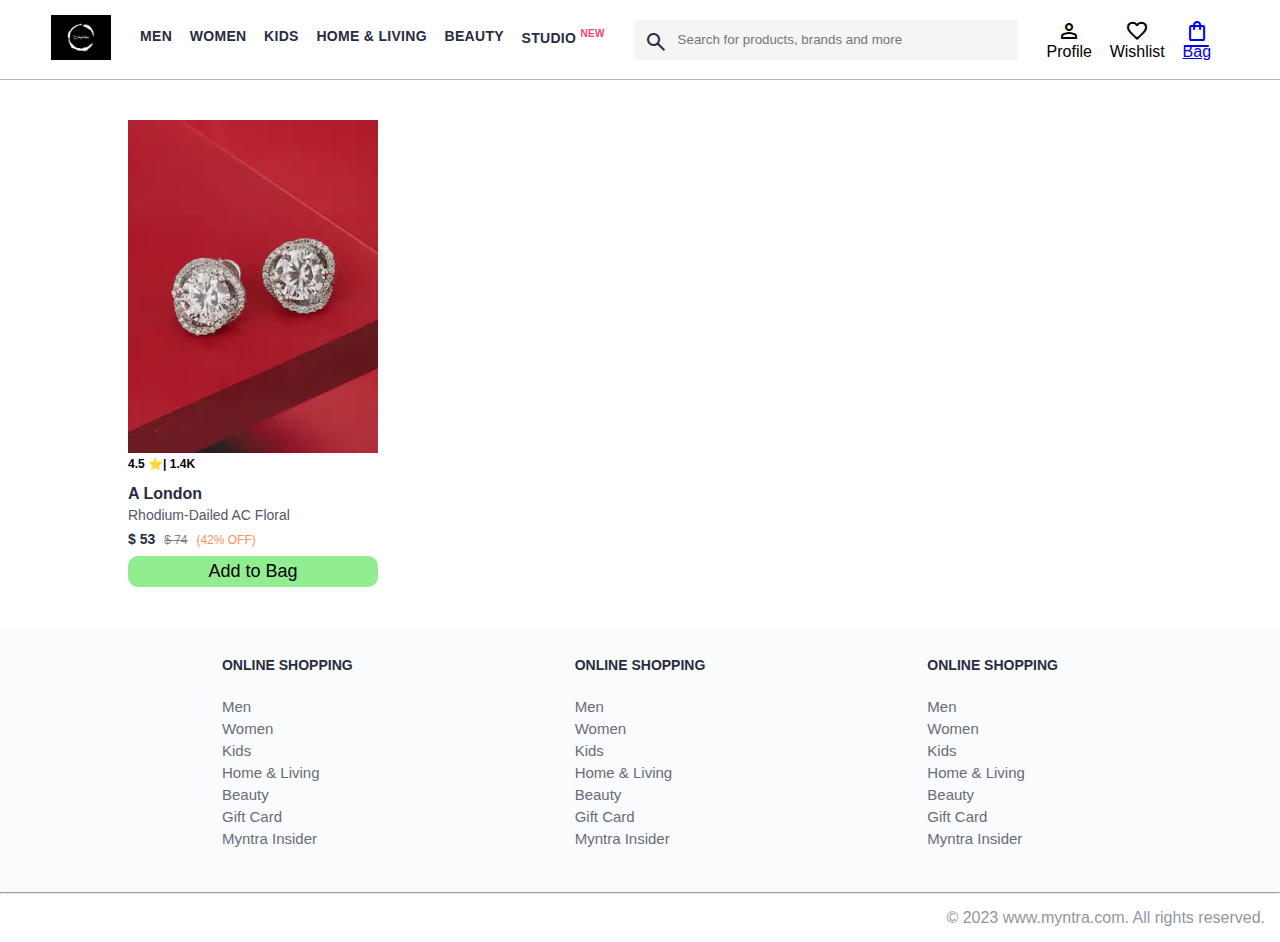
==== index.html @ 4d43ef24 "first commit" ====
<!DOCTYPE html>
<html lang="en">
  <head>
    <title>buyOnline</title>
    <link rel="stylesheet" href="css/index.css" />
    <link
      rel="stylesheet"
      href="https://fonts.googleapis.com/css2?family=Material+Symbols+Outlined:opsz,wght,FILL,GRAD@20..48,100..700,0..1,-50..200"
    />
  </head>
  <body>
    <header>
      <div class="logo_container">
        <a href="#"
          ><img class="myntra_home" src="images/logo.png" alt="Myntra Home"
        /></a>
      </div>
      <nav class="nav_bar">
        <a href="#">Men</a>
        <a href="#">Women</a>
        <a href="#">Kids</a>
        <a href="#">Home & Living</a>
        <a href="#">Beauty</a>
        <a href="#">Studio <sup>New</sup></a>
      </nav>
      <div class="search_bar">
        <span class="material-symbols-outlined search_icon">search</span>
        <input
          class="search_input"
          placeholder="Search for products, brands and more"
        />
      </div>
      <div class="action_bar">
        <div class="action_container">
          <span class="material-symbols-outlined action_icon">person</span>
          <span class="action_name">Profile</span>
        </div>

        <div class="action_container">
          <span class="material-symbols-outlined action_icon">favorite</span>
          <span class="action_name">Wishlist</span>
        </div>

        <a class="action_container" href="pages/bag.html">
          <span class="material-symbols-outlined action_icon"
            >shopping_bag</span
          >
          <span class="action_name">Bag</span>
        </a>
      </div>
    </header>
    <main>
      <div class="items-container">
        <div class="item-container">
          <img class="item-image" src="images/1.jpg" alt="image" />
          <div class="rating">4.5 ⭐| 1.4K</div>
          <div class="company-name">A London</div>
          <div class="item-name">Rhodium-Dailed AC Floral</div>
          <div class="price">
            <span class="current-price">$ 53</span>
            <span class="original-price">$ 74</span>
            <span class="discount">(42% OFF)</span>
          </div>
          <button class="btn-add-bag">Add to Bag</button>
        </div>
      </div>
    </main>
    <footer>
      <div class="footer_container">
        <div class="footer_column">
          <h3>ONLINE SHOPPING</h3>

          <a href="#">Men</a>
          <a href="#">Women</a>
          <a href="#">Kids</a>
          <a href="#">Home & Living</a>
          <a href="#">Beauty</a>
          <a href="#">Gift Card</a>
          <a href="#">Myntra Insider</a>
        </div>

        <div class="footer_column">
          <h3>ONLINE SHOPPING</h3>

          <a href="#">Men</a>
          <a href="#">Women</a>
          <a href="#">Kids</a>
          <a href="#">Home & Living</a>
          <a href="#">Beauty</a>
          <a href="#">Gift Card</a>
          <a href="#">Myntra Insider</a>
        </div>

        <div class="footer_column">
          <h3>ONLINE SHOPPING</h3>

          <a href="#">Men</a>
          <a href="#">Women</a>
          <a href="#">Kids</a>
          <a href="#">Home & Living</a>
          <a href="#">Beauty</a>
          <a href="#">Gift Card</a>
          <a href="#">Myntra Insider</a>
        </div>
      </div>
      <hr />

      <div class="copyright">© 2023 www.myntra.com. All rights reserved.</div>
    </footer>
    <script src="scripts/index.js"></script>
  </body>
</html>
---- css/index.css ----
/***************** Item Page CSS **************************/
/*.action_container {
    text-decoration: none;
}
a.action_container:link {
    color:black;
}
.item-details {
    cursor: pointer;
    width: 250px;
    margin: 10px;
}
.stars {
    font-size: 12px;
    font-weight: 700;
    text-align: left;
}
.company {
    font-size: 18px;
    font-weight: 700;
    line-height: 1;
    color: #282c3f;
    margin-bottom: 6px;
    overflow: hidden;
    text-overflow: ellipsis;
    white-space: nowrap;
    margin-top: 20px;
}
.item-name {
    color: #535766;
    font-size: 16px;
    line-height: 1;
    margin-bottom: 0;
    margin-top: 0;
    overflow: hidden;
    text-overflow: ellipsis;
    white-space: nowrap;
    font-weight: 400;
    display: block;
}
.price-container {
    margin-top: 10px;
}
.current-price {
    font-size: 14px;
    font-weight: 700;
    color: #282c3f;
}
.original-price {
    text-decoration: line-through;
    color: #7e818c;
    font-weight: 400;
    margin-left: 5px;
    font-size: 12px;
}
.discount-percentage {
    color: #ff905a;
    font-weight: 400;
    font-size: 12px;
    margin-left: 5px;
}
.btn-bag {
    background-color: lightgreen;
    border: none;
    padding: 5px 15px;
    border-radius: 10px;
    width: 100%;
    margin-top: 7px;
    font-size: 20px;
    cursor: pointer;
}
.bag-items {
    background-color: #f16565;
    white-space: nowrap;
    text-align: center;
    line-height: 18px;
    padding: 0 6px;
    height: 18px;
    position: relative;
    border-radius: 50%;
    font-size: 12px;
    color: #fff;
    left: 13px;
    top: -44px;
    font-weight: 700;
    cursor: pointer;
}*/

* {
  margin: 0;
  padding: 0;
  font-family: Assistant, -apple-system, BlinkMacSystemFont, Segoe UI, Roboto,
    Helvetica, Arial, sans-serif;
  box-sizing: border-box;
}
header {
  display: flex;
  background-color: #ffffff;
  height: 80px;
  justify-content: space-between;
  align-items: center;
  border-bottom: 1px solid #b6b1b1;
}
.myntra_home {
  height: 45px;
}
.logo_container {
  margin-left: 4%;
}
.action_bar {
  margin-right: 4%;
}
.nav_bar {
  display: flex;
  min-width: 500px;
  justify-content: space-evenly;
}
.nav_bar a {
  font-size: 14px;
  letter-spacing: 0.3px;
  color: #282c3f;
  font-weight: 700;
  text-transform: uppercase;
  text-decoration: none;
  padding: 28px 0;
  border-bottom: 5px solid #ffffff;
}
.nav_bar a:hover {
  border-bottom: 4px solid #f54e77;
}

.nav_bar a sup {
  color: #ff3f6c;
  font-size: 10px;
}

.search_bar {
  height: 40px;
  min-width: 200px;
  width: 30%;
  display: flex;
  align-items: center;
}
.search_icon {
  box-sizing: content-box;
  height: 20px;
  padding: 10px;

  background-color: #f5f5f6;
  color: #282c3f;
  font-weight: 300;
  border-radius: 4px 0 0 4px;
}
.search_input {
  color: #696e79;
  background-color: #f5f5f6;
  flex-grow: 1;
  height: 40px;
  border: 0;
  border-radius: 0 4px 4px 0;
}

.action_bar {
  display: flex;
  min-width: 200px;
  justify-content: space-evenly;
}

.action_container {
  display: flex;
  flex-direction: column;
  align-items: center;
}

/* Main section */
.banner_container {
  margin: 40px 0;
}
.banner_image {
  width: 100%;
}

.category_heading {
  text-transform: uppercase;
  color: #3e4152;
  letter-spacing: 0.15em;
  font-size: 1.8em;
  margin: 50px 0 10px 30px;
  max-height: 5em;
  font-weight: 700;
}

.category-items {
  width: 80%;
  margin: 50px 10%;
  display: flex;
  flex-wrap: wrap;
  justify-content: space-evenly;
}

.sale_item {
  width: 250px;
}

.footer_container {
  padding: 30px 0px 40px 0px;
  background: #fafbfc;
  display: flex;
  justify-content: space-evenly;
}

.footer_column {
  display: flex;
  flex-direction: column;
}

.footer_column h3 {
  color: #282c3f;
  font-size: 14px;
  margin-bottom: 25px;
}

.footer_column a {
  color: #696b79;
  font-size: 15px;
  text-decoration: none;
  padding-bottom: 5px;
}

.copyright {
  color: #94969f;
  text-align: end;
  padding: 15px;
}

.items-container {
  width: 80%;
  margin: 40px 10%;
}
.item-container {
  width: 250px;
}
.item-image {
  width: 100%;
}
.rating {
  font-size: 12px;
  font-weight: 700;
}

.company-name {
  margin-top: 15px;
  font-size: 16px;
  font-weight: 700;
  line-height: 1;
  color: #282c3f;
  margin-bottom: 6px;
  overflow: hidden;
  text-overflow: ellipsis;
  white-space: nowrap;
}

.item-name {
  color: #535766;
  font-size: 14px;
  line-height: 1;
  margin-bottom: 0;
  margin-top: 0;
  overflow: hidden;
  text-overflow: ellipsis;
  white-space: nowrap;
  font-weight: 400;
  display: block;
}

.price {
  margin-top: 10px;
  font-size: 14px;
  line-height: 15px;
  color: #282c3f;
  white-space: nowrap;
}
.current-price {
  font-size: 14px;
  font-weight: 700;
  color: #282c3f;
}
.original-price {
  text-decoration: line-through;
  color: #7e818c;
  font-weight: 400;
  margin-left: 5px;
  font-size: 12px;
}
.discount {
  color: #ff905a;
  font-weight: 400;
  font-size: 12px;
  margin-left: 5px;
}

.btn-add-bag {
  margin-top: 8px;
  font-size: 18px;
  width: 100%;
  background-color: lightgreen;
  border: none;
  padding: 5px 15px;
  border-radius: 10px;
}
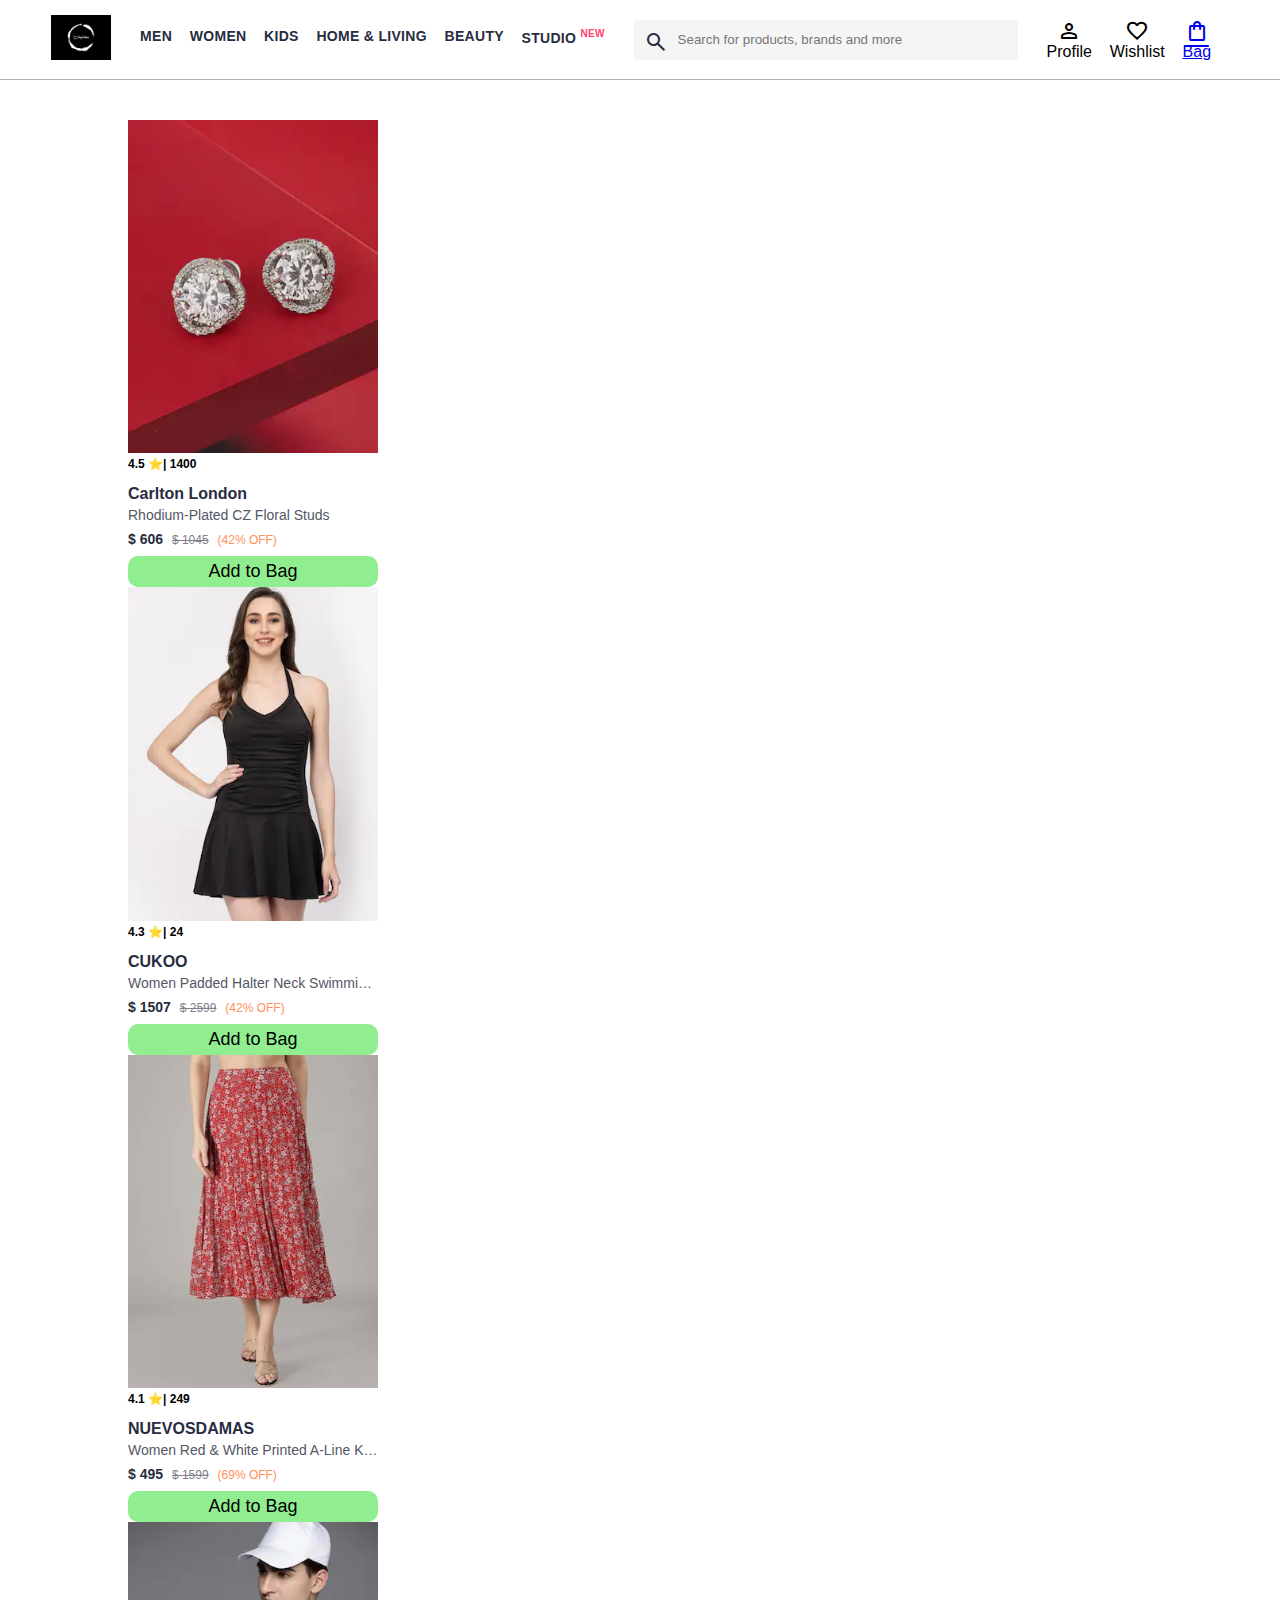
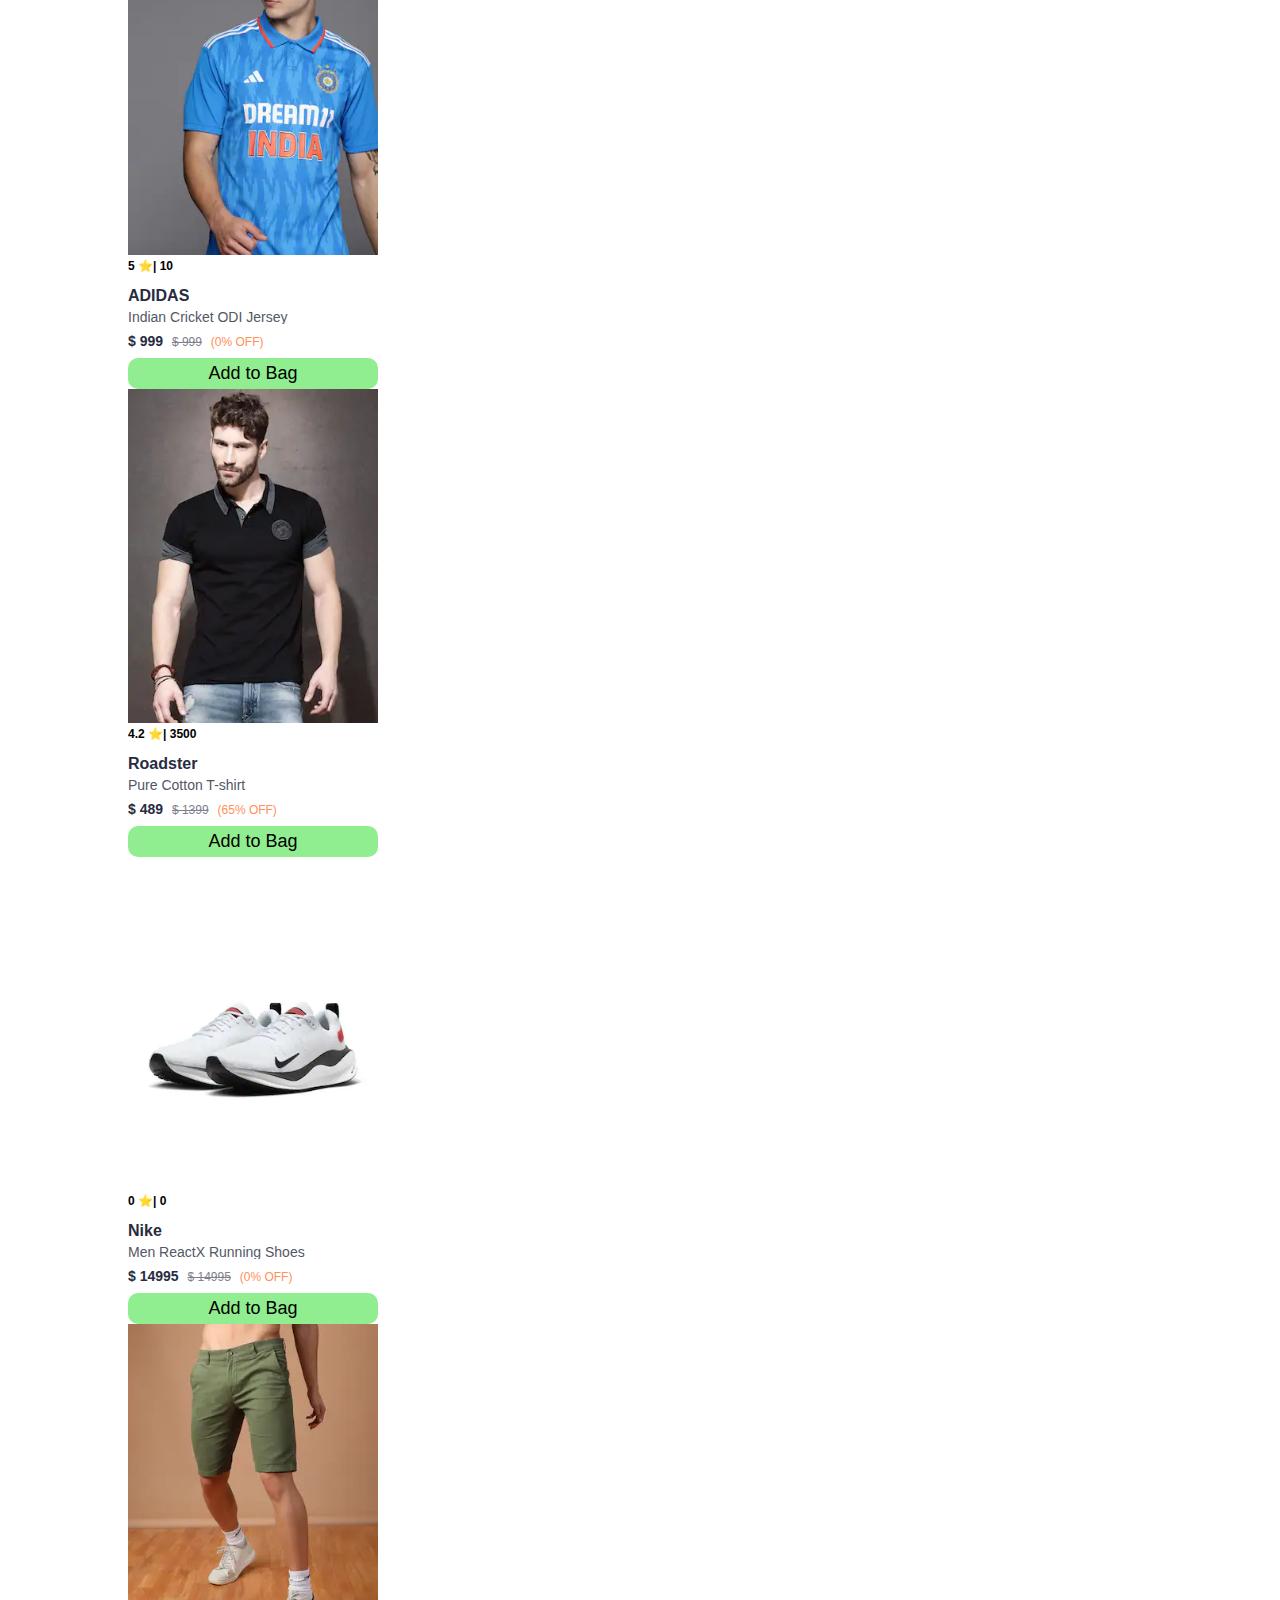
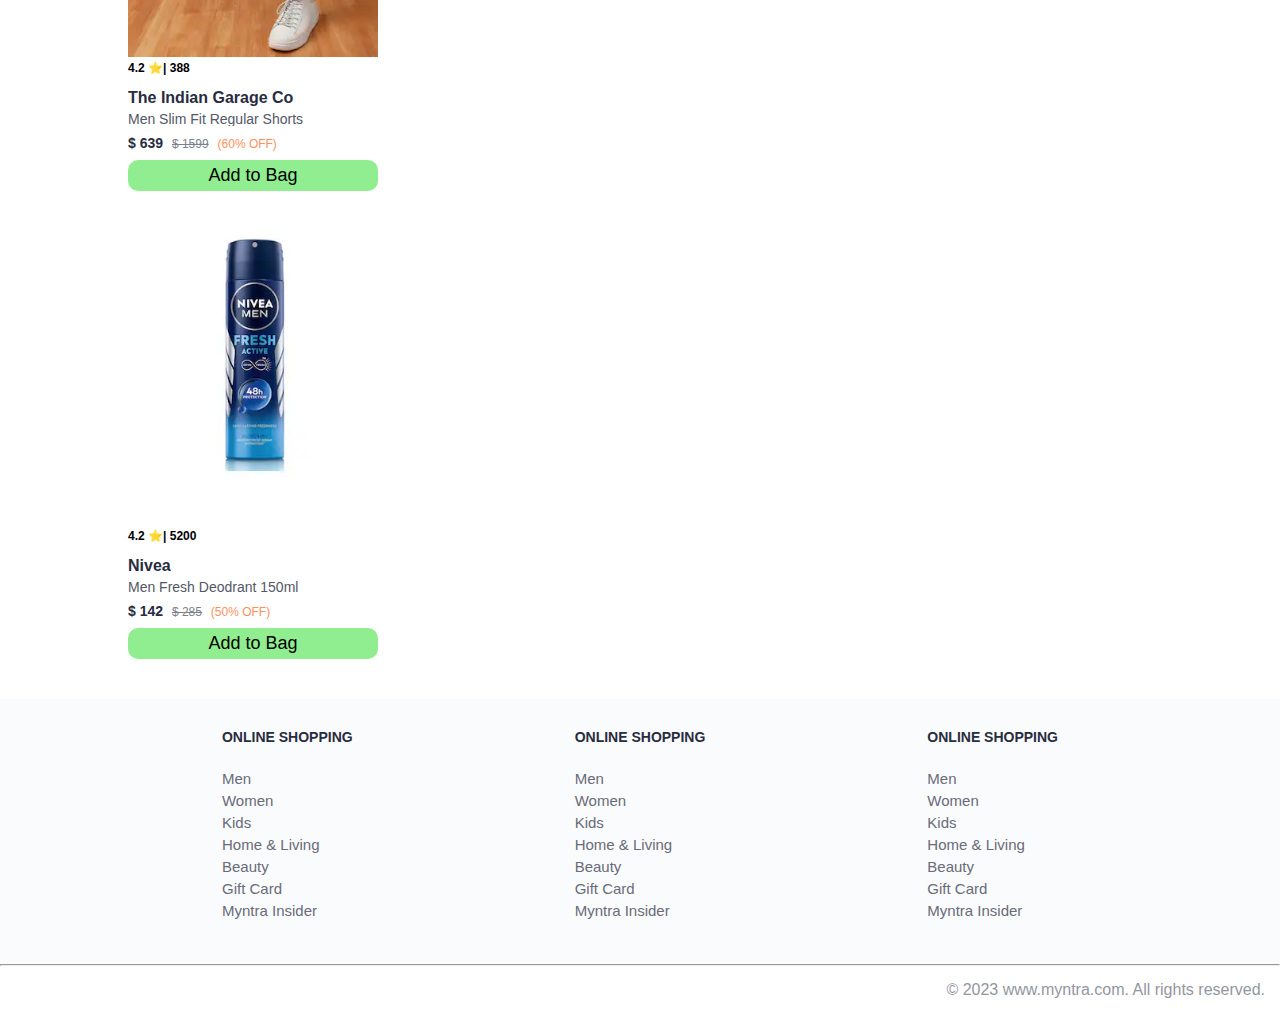
==== commit a1fae3d2: "looped through the data file & created innerHtml" ====
--- a/index.html
+++ b/index.html
@@ -50,20 +50,7 @@
       </div>
     </header>
     <main>
-      <div class="items-container">
-        <div class="item-container">
-          <img class="item-image" src="images/1.jpg" alt="image" />
-          <div class="rating">4.5 ⭐| 1.4K</div>
-          <div class="company-name">A London</div>
-          <div class="item-name">Rhodium-Dailed AC Floral</div>
-          <div class="price">
-            <span class="current-price">$ 53</span>
-            <span class="original-price">$ 74</span>
-            <span class="discount">(42% OFF)</span>
-          </div>
-          <button class="btn-add-bag">Add to Bag</button>
-        </div>
-      </div>
+      <div class="items-container"></div>
     </main>
     <footer>
       <div class="footer_container">
@@ -107,6 +94,7 @@
 
       <div class="copyright">© 2023 www.myntra.com. All rights reserved.</div>
     </footer>
+    <script src="data/items.js"></script>
     <script src="scripts/index.js"></script>
   </body>
 </html>
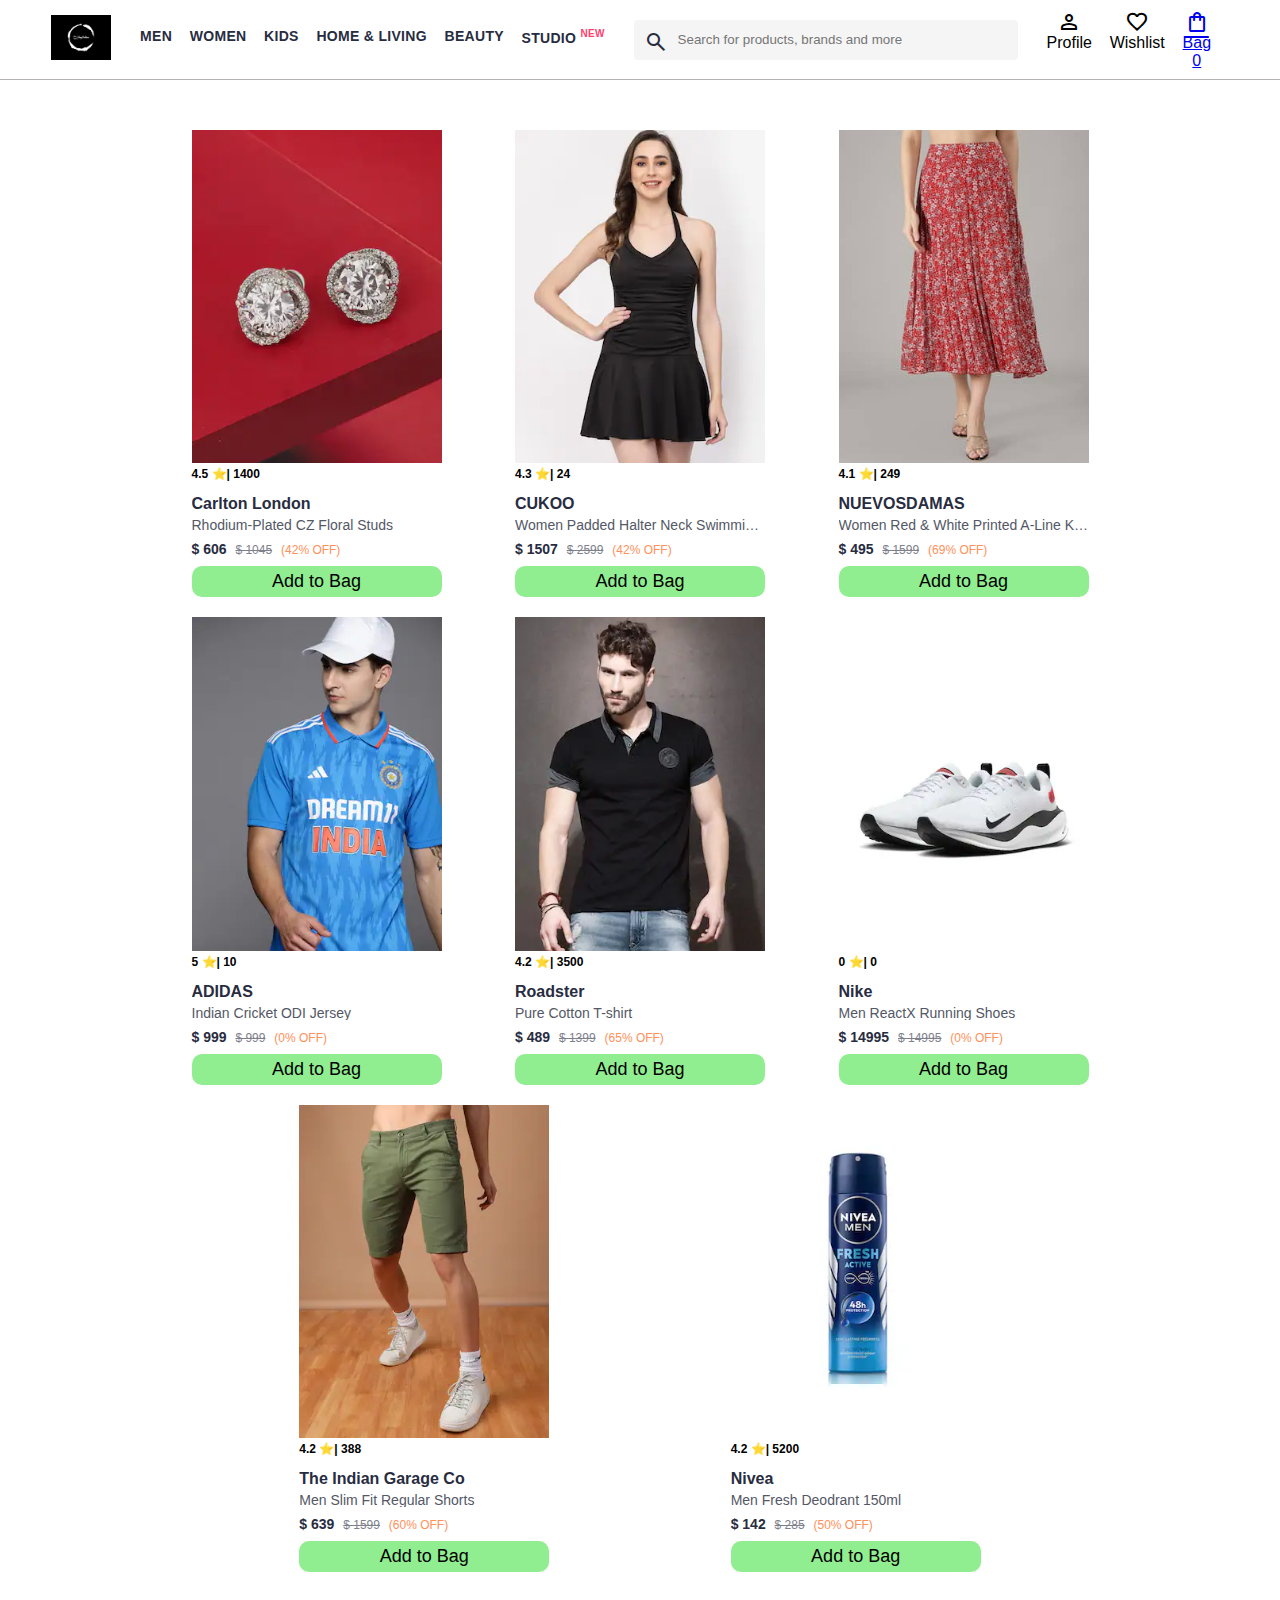
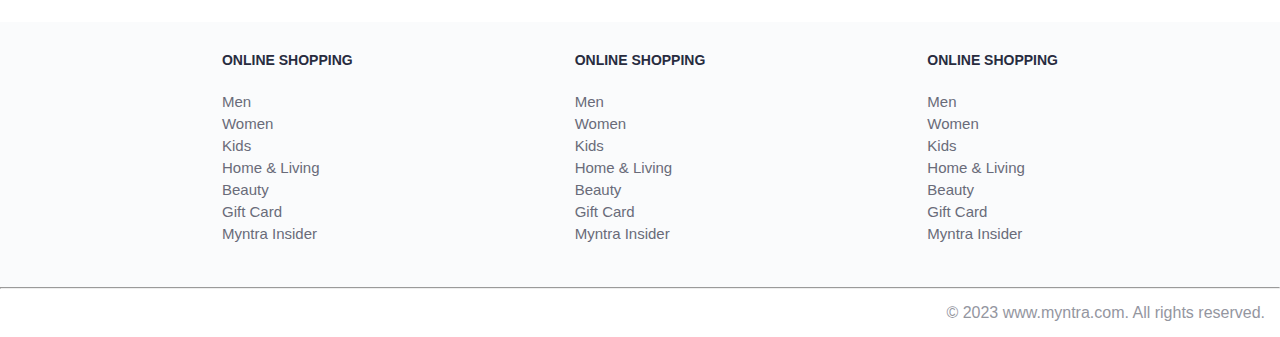
==== commit fc6e0a12: "worked on css aspect of the app" ====
--- a/index.html
+++ b/index.html
@@ -46,6 +46,7 @@
             >shopping_bag</span
           >
           <span class="action_name">Bag</span>
+          <span class="bag-item-count">0</span>
         </a>
       </div>
     </header>
--- a/css/index.css
+++ b/css/index.css
@@ -190,7 +190,8 @@
   font-weight: 700;
 }
 
-.category-items {
+.category-items,
+.items-container {
   width: 80%;
   margin: 50px 10%;
   display: flex;
@@ -239,6 +240,7 @@
 }
 .item-container {
   width: 250px;
+  margin: 10px;
 }
 .item-image {
   width: 100%;
@@ -307,4 +309,5 @@
   border: none;
   padding: 5px 15px;
   border-radius: 10px;
-}
+  cursor: pointer;
+}
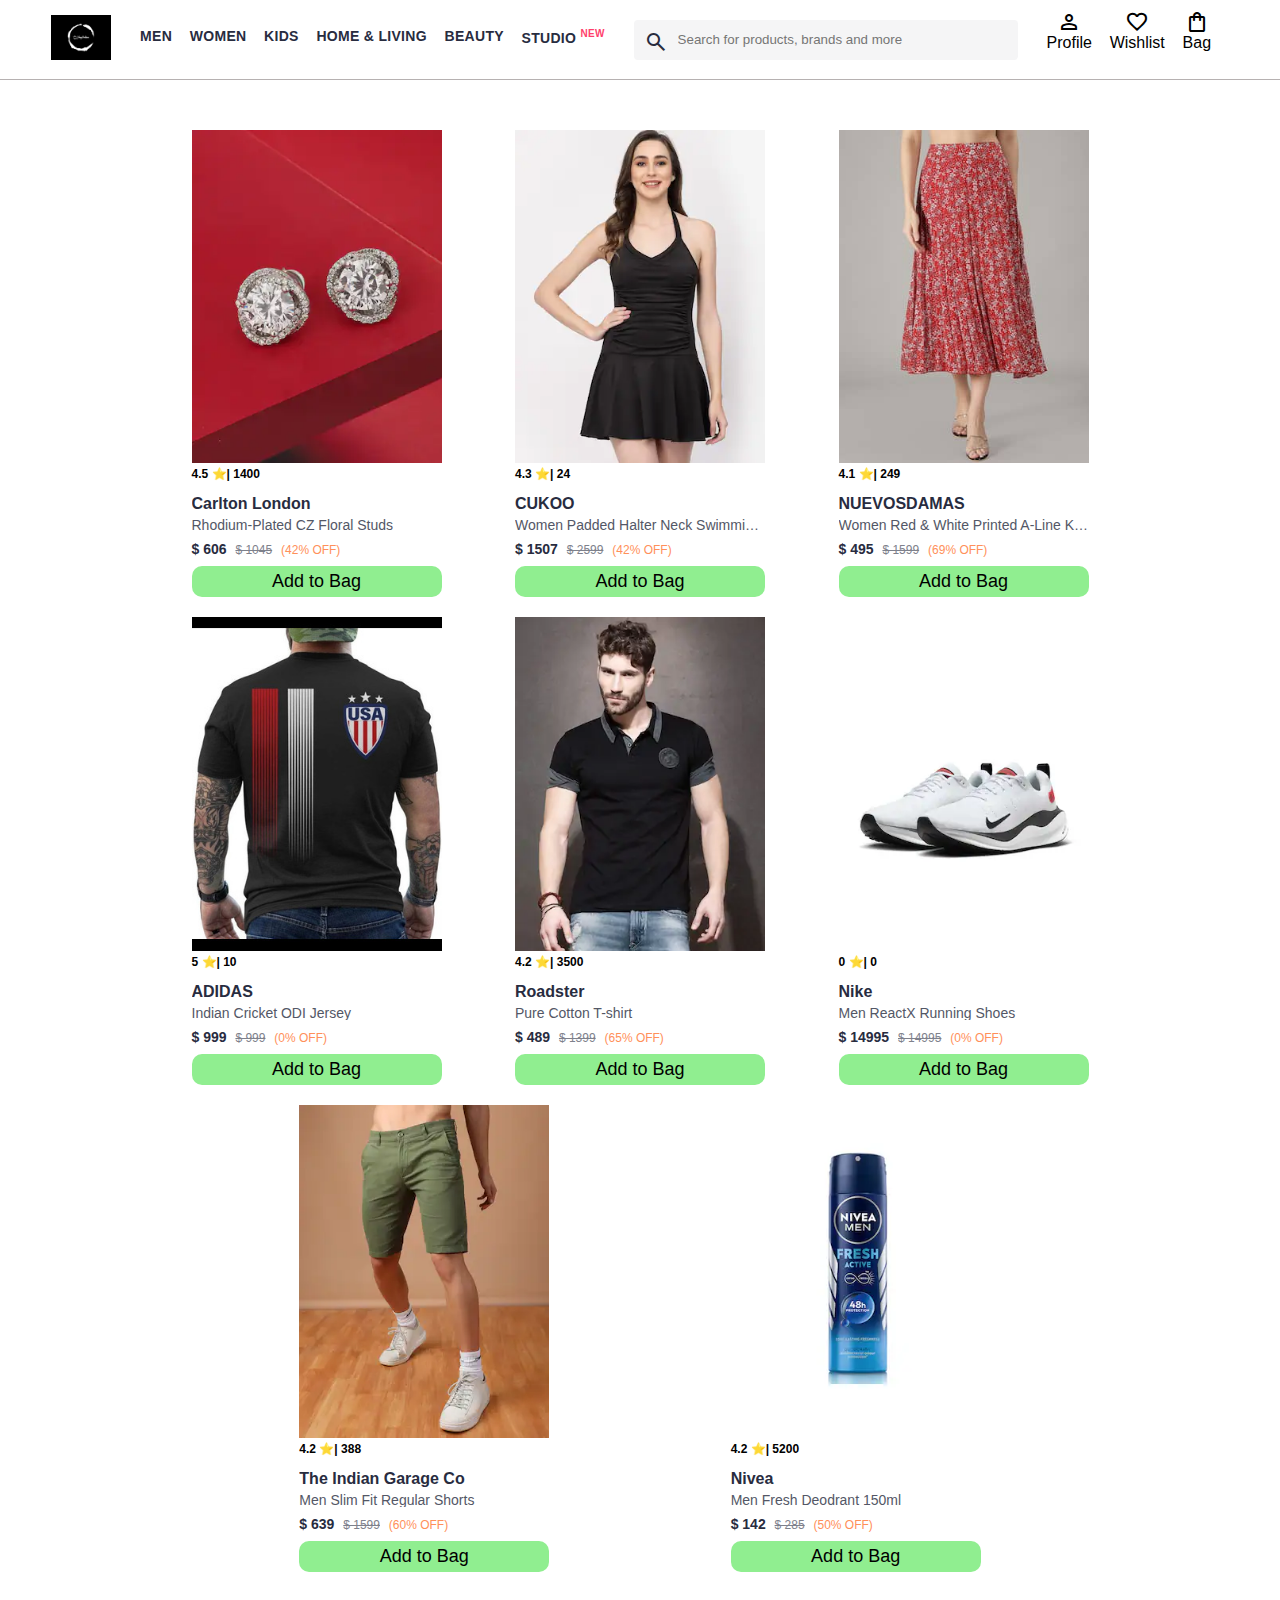
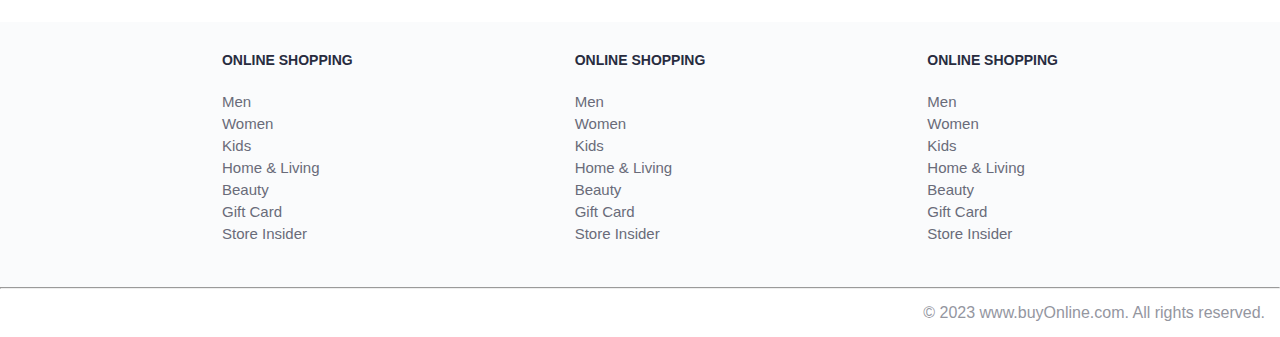
==== commit 6bdede29: "worked on bag functionality" ====
--- a/index.html
+++ b/index.html
@@ -64,7 +64,7 @@
           <a href="#">Home & Living</a>
           <a href="#">Beauty</a>
           <a href="#">Gift Card</a>
-          <a href="#">Myntra Insider</a>
+          <a href="#">Store Insider</a>
         </div>
 
         <div class="footer_column">
@@ -76,7 +76,7 @@
           <a href="#">Home & Living</a>
           <a href="#">Beauty</a>
           <a href="#">Gift Card</a>
-          <a href="#">Myntra Insider</a>
+          <a href="#">Store Insider</a>
         </div>
 
         <div class="footer_column">
@@ -88,12 +88,14 @@
           <a href="#">Home & Living</a>
           <a href="#">Beauty</a>
           <a href="#">Gift Card</a>
-          <a href="#">Myntra Insider</a>
+          <a href="#">Store Insider</a>
         </div>
       </div>
       <hr />
 
-      <div class="copyright">© 2023 www.myntra.com. All rights reserved.</div>
+      <div class="copyright">
+        © 2023 www.buyOnline.com. All rights reserved.
+      </div>
     </footer>
     <script src="data/items.js"></script>
     <script src="scripts/index.js"></script>
--- a/css/index.css
+++ b/css/index.css
@@ -311,3 +311,27 @@
   border-radius: 10px;
   cursor: pointer;
 }
+
+.bag-item-count {
+  background-color: #f16565;
+  white-space: nowrap;
+  text-align: center;
+  line-height: 18px;
+  padding: 0 6px;
+  height: 18px;
+  position: relative;
+  border-radius: 50%;
+  font-size: 12px;
+  color: #fff;
+  left: 13px;
+  top: -44px;
+  font-weight: 700;
+  cursor: pointer;
+}
+
+.action_container {
+  text-decoration: none;
+}
+a.action_container:link {
+  color: black;
+}
